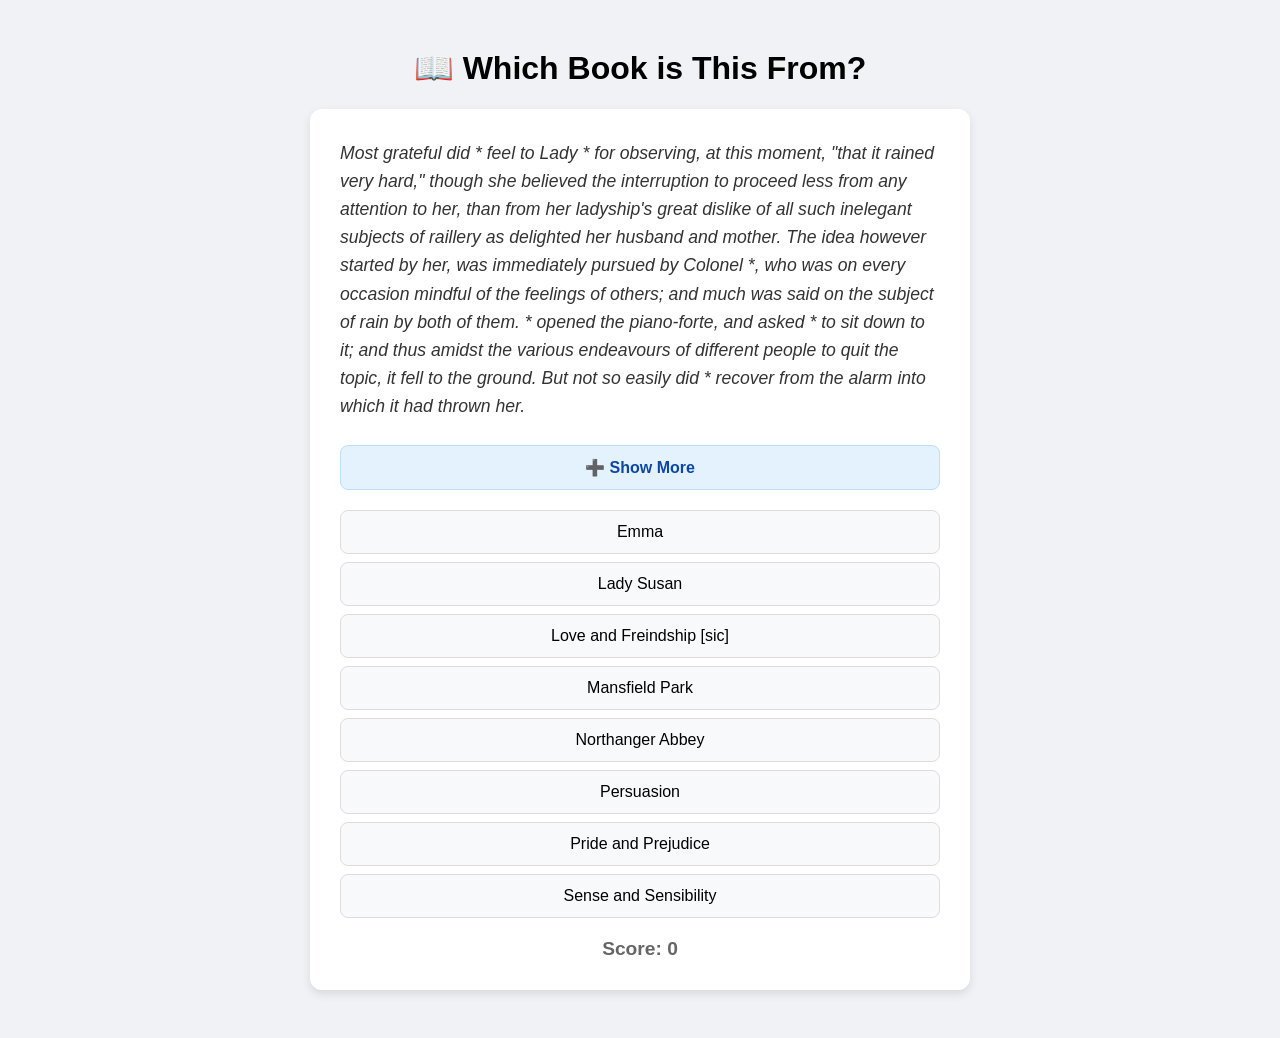
==== jagame/index.html @ d0bd520c "first commit" ====
<!DOCTYPE html> 
<html lang="de"> 
<head>     
    <meta charset="UTF-8">     
    <meta name="viewport" content="width=device-width, initial-scale=1.0">     
    <title>Jane Austen Quiz</title>     
    <!-- Eingebundenes CSS -->
    <link rel="stylesheet" href="style.css"> 
</head> 
<body>      
    <h1>📖 Which Book is This From?</h1>          
    <div class="card">         
        <!-- Hier werden die Absätze dynamisch eingefügt -->         
        <div class="zitat" id="zitat-text">Lade Quizfragen...</div>                  
         
        <!-- Button um mehr Kontext anzufordern -->         
        <button class="guess-btn hint-btn" id="hint-button" onclick="mehrAbsaetzeAnzeigen()">➕ Show More</button>                  
         
        <!-- Die Antwortmöglichkeiten -->         
        <div class="button-grid" id="antwort-buttons"></div>         
        <div class="score" id="score-text">Score: 0</div>     
    </div>      

    <!-- Eingebundenes JavaScript -->
    <script src="quiz.js"></script> 
</body> 
</html>
---- jagame/style.css ----
/* style.css */
body { 
    font-family: sans-serif; 
    background: #f0f2f5; 
    padding: 20px; 
    text-align: center; 
}
.card { 
    background: white; 
    max-width: 600px; 
    margin: 20px auto; 
    padding: 30px; 
    border-radius: 12px; 
    box-shadow: 0 4px 10px rgba(0,0,0,0.1); 
}
.zitat { 
    font-style: italic; 
    font-size: 1.1em; 
    color: #333; 
    line-height: 1.6; 
    margin-bottom: 25px; 
    text-align: left; 
    white-space: pre-line; 
    white-space: pre-wrap; 
}
.paragraph-block { 
    margin-bottom: 15px; 
}
         
/* Buttons für das Spiel */
button.guess-btn { 
    display: block; 
    width: 100%; 
    padding: 12px; 
    margin: 8px 0; 
    border: 1px solid #ddd; 
    border-radius: 8px; 
    background: #f8f9fa; 
    font-size: 1em; 
    cursor: pointer; 
    transition: 0.2s; 
}
button.guess-btn:hover { 
    background: #e9ecef; 
}
         
/* Spezieller Button für den Hinweis */
button.hint-btn { 
    background: #e3f2fd; 
    color: #0d47a1; 
    border: 1px solid #bbdefb; 
    font-weight: bold; 
    margin-bottom: 20px; 
}
button.hint-btn:hover { 
    background: #bbdefb; 
}
         
.score { 
    font-weight: bold; 
    margin-top: 20px; 
    color: #666; 
    font-size: 1.2em; 
}
.button-grid { 
    margin-top: 20px; 
}
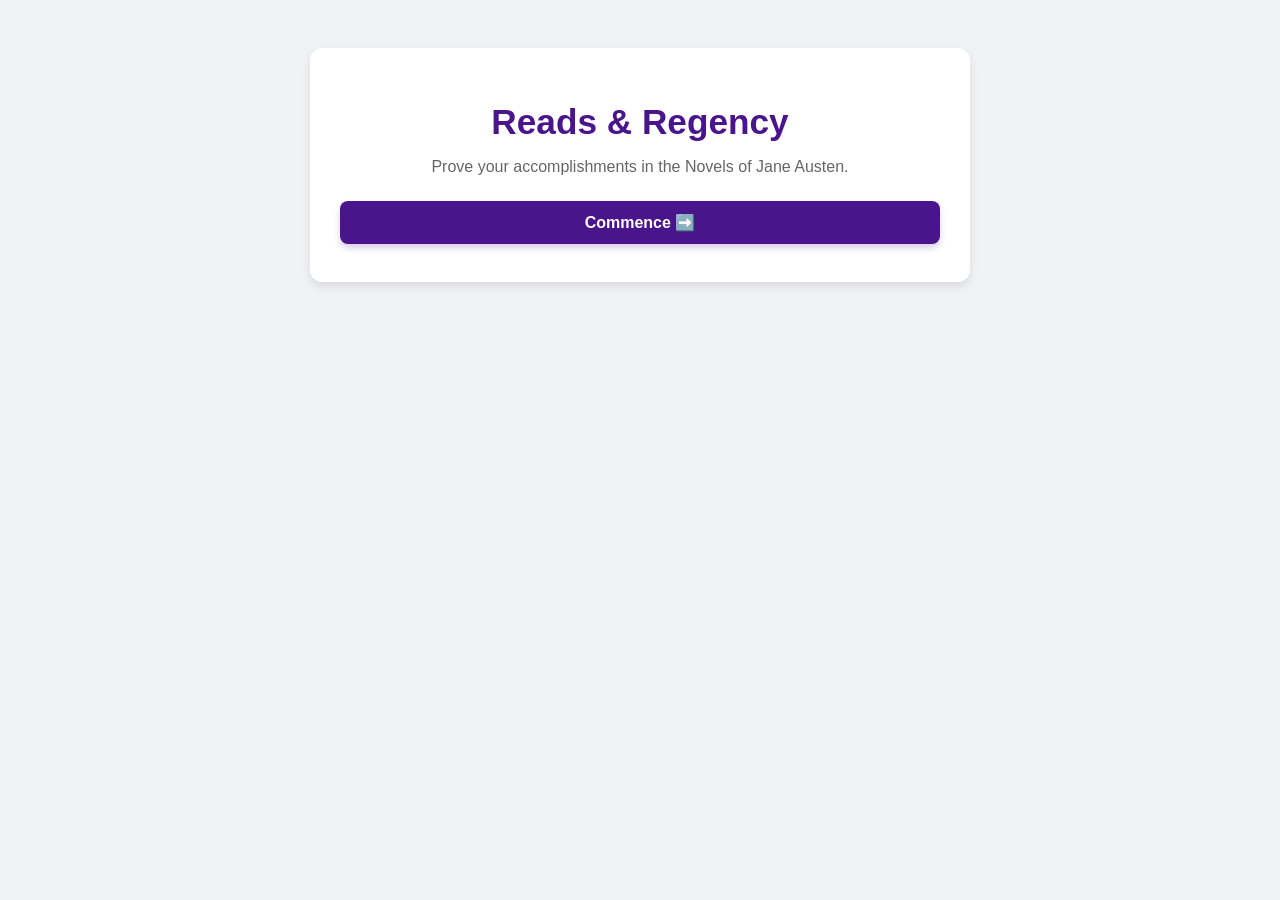
==== commit f1625c06: "Rounds + Evaluation Quotes" ====
--- a/jagame/index.html
+++ b/jagame/index.html
@@ -1,27 +1,51 @@
-<!DOCTYPE html> 
-<html lang="de"> 
-<head>     
-    <meta charset="UTF-8">     
-    <meta name="viewport" content="width=device-width, initial-scale=1.0">     
-    <title>Jane Austen Quiz</title>     
-    <!-- Eingebundenes CSS -->
-    <link rel="stylesheet" href="style.css"> 
-</head> 
-<body>      
-    <h1>📖 Which Book is This From?</h1>          
-    <div class="card">         
-        <!-- Hier werden die Absätze dynamisch eingefügt -->         
-        <div class="zitat" id="zitat-text">Lade Quizfragen...</div>                  
-         
-        <!-- Button um mehr Kontext anzufordern -->         
-        <button class="guess-btn hint-btn" id="hint-button" onclick="mehrAbsaetzeAnzeigen()">➕ Show More</button>                  
-         
-        <!-- Die Antwortmöglichkeiten -->         
-        <div class="button-grid" id="antwort-buttons"></div>         
-        <div class="score" id="score-text">Score: 0</div>     
-    </div>      
+<!DOCTYPE html>
+<html lang="en">
+<head>
+    <meta charset="UTF-8">
+    <meta name="viewport" content="width=device-width, initial-scale=1.0">
+    <title>Jane Austen Quiz</title> <!-- Bleibt gleich -->
+    <link rel="stylesheet" href="style.css">
+</head>
+<body>
 
-    <!-- Eingebundenes JavaScript -->
-    <script src="quiz.js"></script> 
-</body> 
+    <!-- 1. START MENU SCREEN -->
+    <div class="card" id="menu-screen">
+        <h1 class="menu-title">Reads & Regency</h1>
+        <p class="menu-subtitle"> Prove your accomplishments in the Novels of Jane Austen.</p>
+        
+        <button class="guess-btn next-btn" onclick="startRound()">Commence ➡️</button>
+    </div>
+
+    <!-- SEPARATE RESULT CARD BELOW THE MENU -->
+    <div class="card result-card" id="results-container" style="display: none;">
+        <h2 id="result-rating-title">Excellent</h2>
+        <div class="final-score" id="final-score-text">You got 0 out of 10 correct!</div>
+        <div class="quote-box">
+            <p id="result-rating-desc">"Quotation placeholder..."</p>
+        </div>
+    </div>
+
+    <!-- 2. QUIZ SCREEN -->
+    <div class="card" id="quiz-screen" style="display: none;">
+        <h2 class="quiz-title">📖 Where is this passage to be found?</h2>
+        <div class="progress" id="progress-text">Quotation: 1 of 10</div>
+
+        <!-- Paragraphs dynamically loaded here -->
+        <div class="zitat" id="zitat-text">Loading quiz questions...</div>
+                           
+        <!-- Button to request more context (Never locks!) -->
+        <button class="guess-btn hint-btn" id="hint-button" onclick="mehrAbsaetzeAnzeigen()">➕ Reveal More</button>
+                           
+        <!-- Answer choices -->
+        <div class="button-grid" id="antwort-buttons"></div>
+
+        <!-- Action Button (Always visible, disabled until answered) -->
+        <button class="guess-btn next-btn" id="next-button" onclick="aktionsButtonKlick()" disabled>Proceed ➡️</button>
+
+        <div class="score" id="score-text">Score: 0</div>
+    </div>
+
+    <script src="game_config.js"></script>
+    <script src="quiz.js"></script>
+</body>
 </html>
--- a/jagame/style.css
+++ b/jagame/style.css
@@ -1,11 +1,11 @@
-/* style.css */
 body { 
     font-family: sans-serif; 
-    background: #f0f2f5; 
+    background: #f0f2f5; /* Klassisches, neutrales Hellgrau */
     padding: 20px; 
     text-align: center; 
 }
 .card { 
+    position: relative;
     background: white; 
     max-width: 600px; 
     margin: 20px auto; 
@@ -13,6 +13,29 @@
     border-radius: 12px; 
     box-shadow: 0 4px 10px rgba(0,0,0,0.1); 
 }
+
+/* Typography Modifications */
+.menu-title {
+    font-size: 2.2em;
+    color: #4a148c;
+    margin-bottom: 5px;
+}
+.menu-subtitle {
+    font-size: 1em;
+    color: #666;
+    margin-bottom: 25px;
+}
+.quiz-title {
+    font-size: 1.3em; /* Etwas kleiner wie gewünscht */
+    color: #222;
+    margin-bottom: 5px;
+}
+.progress {
+    font-size: 0.85em; 
+    color: #777;
+    margin-bottom: 20px;
+}
+
 .zitat { 
     font-style: italic; 
     font-size: 1.1em; 
@@ -23,12 +46,10 @@
     white-space: pre-line; 
     white-space: pre-wrap; 
 }
-.paragraph-block { 
-    margin-bottom: 15px; 
-}
          
-/* Buttons für das Spiel */
+/* Base Button Styling */
 button.guess-btn { 
+    position: relative;
     display: block; 
     width: 100%; 
     padding: 12px; 
@@ -38,13 +59,17 @@
     background: #f8f9fa; 
     font-size: 1em; 
     cursor: pointer; 
-    transition: 0.2s; 
+    transition: background 0.2s, border-color 0.2s; 
 }
-button.guess-btn:hover { 
+button.guess-btn:hover:not(:disabled) { 
     background: #e9ecef; 
 }
+button.guess-btn:disabled {
+    cursor: default;
+    color: #888;
+}
          
-/* Spezieller Button für den Hinweis */
+/* Hint Button */
 button.hint-btn { 
     background: #e3f2fd; 
     color: #0d47a1; 
@@ -52,10 +77,91 @@
     font-weight: bold; 
     margin-bottom: 20px; 
 }
-button.hint-btn:hover { 
+button.hint-btn:hover:not(:disabled) { 
     background: #bbdefb; 
 }
+
+/* Base Correct / Wrong Feedback Styles */
+button.guess-btn.correct, button.guess-btn.correct:disabled {
+    background-color: #4caf50 !important;
+    color: white !important;
+    border-color: #388e3c !important;
+    font-weight: bold;
+}
+button.guess-btn.wrong, button.guess-btn.wrong:disabled {
+    background-color: #f44336 !important;
+    color: white !important;
+    border-color: #d32f2f !important;
+}
+button.guess-btn.reveal-correct, button.guess-btn.reveal-correct:disabled {
+    background-color: #e8f5e9 !important;
+    color: #2e7d32 !important;
+    border: 2px dashed #4caf50 !important;
+    font-weight: bold;
+}
+
+/* Next / Action Navigation Buttons */
+button.next-btn {
+    background: #4a148c;
+    color: white;
+    border: none;
+    font-weight: bold;
+    margin-top: 25px;
+    box-shadow: 0 4px 6px rgba(74, 20, 140, 0.2);
+}
+button.next-btn:hover:not(:disabled) {
+    background: #6a1b9a;
+}
+/* Outgrayed state for action button */
+button.next-btn:disabled {
+    background: #e0e0e0 !important;
+    color: #a0a0a0 !important;
+    box-shadow: none !important;
+    cursor: not-allowed;
+}
          
+/* NEW SEPARATE RESULT CARD STYLING */
+.result-card {
+    margin-top: 25px !important; /* Abstand zur Startmenü-Karte */
+    border: 1px solid #ddd;
+    background: #ffffff;
+}
+
+/* 1. Bewertungsüberschrift deutlich prominenter */
+#result-rating-title {
+    font-size: 2em; 
+    color: #4a148c;
+    margin: 0 0 10px 0;
+    font-weight: bold;
+    letter-spacing: -0.5px;
+}
+
+/* 2. Punktzahl deutlich dezenter und kleiner */
+.final-score {
+    font-size: 0.95em;
+    color: #666;
+    font-weight: normal;
+    margin-bottom: 25px;
+}
+
+/* 3. Bewertungsquote (Zitat) */
+.quote-box {
+    background: #fdf8ff; /* Ganz dezente lila Tönung für den Fokus */
+    padding: 20px;
+    border-radius: 4px;
+    text-align: center; /* 🎯 Text wird hier zentriert */
+}
+
+.quote-box p {
+    font-style: italic;
+    font-size: 1.25em; /* Größere, lesbarere Schrift für das Zitat */
+    line-height: 1.6;
+    color: #222;
+    margin: 0;
+    display: inline-block; /* Sorgt für saubere Zentrierung bei mehrzeiligem Text */
+}
+
+
 .score { 
     font-weight: bold; 
     margin-top: 20px; 
@@ -65,3 +171,20 @@
 .button-grid { 
     margin-top: 20px; 
 }
+
+/* Particles Framework */
+.particle {
+    position: absolute;
+    width: 14px;
+    height: 14px;
+    border-radius: 50%;
+    pointer-events: none;
+    transform: translate(-50%, -50%) scale(1); 
+    animation: explode 1.5s cubic-bezier(0.1, 0.8, 0.3, 1) forwards; 
+    will-change: transform;
+}
+@keyframes explode {
+    0% { transform: translate(-50%, -50%); opacity: 1; }
+    50% { opacity: 0.8; }
+    100% { transform: translate(calc(-50% + var(--x)), calc(-50% + var(--y))) scale(0.2); opacity: 0; }
+}
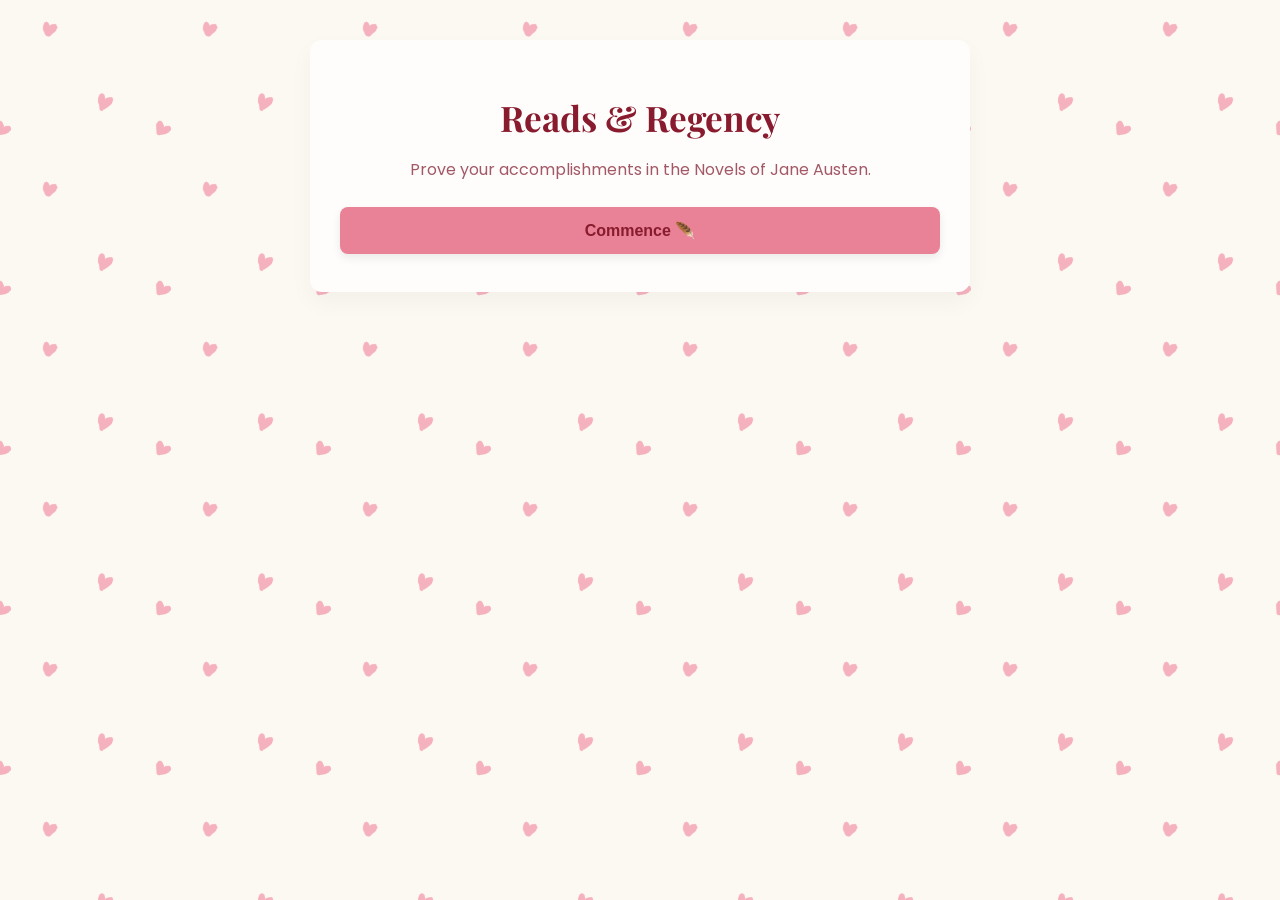
==== commit deb61866: "Color Palettes" ====
--- a/jagame/index.html
+++ b/jagame/index.html
@@ -7,17 +7,27 @@
     <link rel="stylesheet" href="style.css">
 </head>
 <body>
+    <div class="mask-preload" aria-hidden="true">
+        <img src="img/background_layer1.png" alt="">
+        <img src="img/background_layer2.png" alt="">
+        <img src="img/background_layer3.png" alt="">
+    </div>
+
+    <!-- Parallax Background Layers -->
+    <div class="parallax-bg layer-3"></div>
+    <div class="parallax-bg layer-2"></div>
+    <div class="parallax-bg layer-1"></div>
 
     <!-- 1. START MENU SCREEN -->
     <div class="card" id="menu-screen">
         <h1 class="menu-title">Reads & Regency</h1>
         <p class="menu-subtitle"> Prove your accomplishments in the Novels of Jane Austen.</p>
         
-        <button class="guess-btn next-btn" onclick="startRound()">Commence ➡️</button>
+        <button class="quiz-button action-button" id="start-button">Commence 🪶</button>
     </div>
 
     <!-- SEPARATE RESULT CARD BELOW THE MENU -->
-    <div class="card result-card" id="results-container" style="display: none;">
+    <div class="card result-card" id="results-container" hidden>
         <h2 id="result-rating-title">Excellent</h2>
         <div class="final-score" id="final-score-text">You got 0 out of 10 correct!</div>
         <div class="quote-box">
@@ -26,7 +36,7 @@
     </div>
 
     <!-- 2. QUIZ SCREEN -->
-    <div class="card" id="quiz-screen" style="display: none;">
+    <div class="card" id="quiz-screen" hidden>
         <h2 class="quiz-title">📖 Where is this passage to be found?</h2>
         <div class="progress" id="progress-text">Quotation: 1 of 10</div>
 
@@ -34,13 +44,13 @@
         <div class="zitat" id="zitat-text">Loading quiz questions...</div>
                            
         <!-- Button to request more context (Never locks!) -->
-        <button class="guess-btn hint-btn" id="hint-button" onclick="mehrAbsaetzeAnzeigen()">➕ Reveal More</button>
+        <button class="quiz-button hint-button" id="hint-button">📜 Reveal More</button>
                            
         <!-- Answer choices -->
         <div class="button-grid" id="antwort-buttons"></div>
 
         <!-- Action Button (Always visible, disabled until answered) -->
-        <button class="guess-btn next-btn" id="next-button" onclick="aktionsButtonKlick()" disabled>Proceed ➡️</button>
+        <button class="quiz-button action-button" id="next-button" disabled>Proceed 🪶</button>
 
         <div class="score" id="score-text">Score: 0</div>
     </div>
--- a/jagame/style.css
+++ b/jagame/style.css
@@ -1,178 +1,326 @@
+@import url('https://fonts.googleapis.com/css2?family=Playfair+Display:ital,wght@0,400;0,700;1,400&family=Poppins:wght@400;500;700&display=swap');
+
+/* Default Fallback CSS Variablen - werden per JS überschrieben */
+:root {
+    --bg-layer-dir: "img";
+    --bg-base: #f0f2f5;
+    --bg-layer1: #4a148c;
+    --bg-layer2: #6a1b9a;
+    --bg-layer3: #8e24aa;
+    --card-bg: #ffffff;
+    --text-main: #4a148c;
+    --text-sub: #666666;
+    --button-3-bg: #f8f9fa;
+    --button-2-bg: #edf0f2;
+    --button-1-bg: #e9ecef;
+    --quote-box-bg: #fdf8ff;
+    --feedback-correct-bg: #b9e8c8;
+    --feedback-correct-text: #205b3d;
+    --feedback-wrong-bg: #f3b8b8;
+    --feedback-wrong-text: #762f37;
+}
+
+[hidden] {
+    display: none !important;
+}
+
 body { 
-    font-family: sans-serif; 
-    background: #f0f2f5; /* Klassisches, neutrales Hellgrau */
+    position: relative;
+    font-family: 'Poppins', sans-serif; 
+    background-color: var(--bg-base); /* Basis-Hintergrundfarbe ganz unten */
     padding: 20px; 
     text-align: center; 
-}
+    margin: 0;
+}
+
+.mask-preload {
+    position: absolute;
+    width: 0;
+    height: 0;
+    overflow: hidden;
+    opacity: 0;
+    pointer-events: none;
+}
+
+.mask-preload img {
+    width: 1px;
+    height: 1px;
+    position: absolute;
+    left: -9999px;
+}
+
+.parallax-bg {
+  position: fixed;
+  inset: -10%;
+  pointer-events: none;
+  contain: strict;
+  will-change: transform;
+  transform: translate3d(0, 0, 0);
+  backface-visibility: hidden;
+  -webkit-backface-visibility: hidden;
+  opacity: 0;
+  transition: opacity 0.35s ease;
+}
+
+.parallax-bg.ready {
+  opacity: 1;
+}
+
+.layer-3 {
+  z-index: -3;
+  background-color: var(--bg-layer3);
+  mask-image: url("img/background_layer3.png");
+  mask-repeat: repeat;
+  mask-size: 192px 192px;
+  mask-position: 0 0;
+  /* animation: drift3 50s linear infinite; */
+}
+
+.layer-2 {
+  z-index: -2;
+  background-color: var(--bg-layer2);
+  mask-image: url("img/background_layer2.png");
+  mask-repeat: repeat;
+  mask-size: 256px 256px;
+  mask-position: 0 0;
+  /* animation: drift2 25s linear infinite; */
+}
+
+.layer-1 {
+  z-index: -1;
+  background-color: var(--bg-layer1);
+  mask-image: url("img/background_layer1.png");
+  mask-repeat: repeat;
+  mask-size: 160px 160px;
+  mask-position: 0 0;
+  /* animation: drift1 10s linear infinite; */
+}
+
+/*
+@keyframes drift1 {
+  from { mask-position: 0 0; }
+  to   { mask-position: 256px 256px; }
+}
+
+@keyframes drift2 {
+  from { mask-position: 0 0; }
+  to   { mask-position: 256px 256px; }
+}
+
+@keyframes drift3 {
+  from { mask-position: 0 0; }
+  to   { mask-position: 256px 256px; }
+}
+
+@media (prefers-reduced-motion: reduce) {
+    .parallax-bg {
+        animation: none !important;
+    }
+}
+*/
+
+/* --- INTERFACE CARDS --- */
 .card { 
     position: relative;
-    background: white; 
+    z-index: 1;
+    /* 🎨 NEU: Karte nutzt jetzt die Card-Farbe der Palette, die oft ein sanftes Off-White ist */
+    background: var(--card-bg); 
     max-width: 600px; 
     margin: 20px auto; 
     padding: 30px; 
     border-radius: 12px; 
-    box-shadow: 0 4px 10px rgba(0,0,0,0.1); 
-}
-
-/* Typography Modifications */
+    border: none; /* Keine harten Außenränder mehr */
+    box-shadow: 0 10px 25px rgba(0,0,0,0.04); 
+    transition: background 0.3s ease; 
+}
+
+/* --- TYPOGRAPHY --- */
 .menu-title {
+    font-family: 'Playfair Display', serif;
     font-size: 2.2em;
-    color: #4a148c;
+    color: var(--text-main); 
     margin-bottom: 5px;
 }
 .menu-subtitle {
     font-size: 1em;
-    color: #666;
+    color: var(--text-sub); 
     margin-bottom: 25px;
 }
 .quiz-title {
-    font-size: 1.3em; /* Etwas kleiner wie gewünscht */
-    color: #222;
+    font-family: 'Playfair Display', serif;
+    font-size: 1.3em; 
+    color: var(--text-main);
     margin-bottom: 5px;
 }
 .progress {
     font-size: 0.85em; 
-    color: #777;
+    color: var(--text-sub);
     margin-bottom: 20px;
 }
-
 .zitat { 
+    font-family: Georgia, 'Times New Roman', serif;
     font-style: italic; 
     font-size: 1.1em; 
-    color: #333; 
+    color: var(--text-main); 
     line-height: 1.6; 
     margin-bottom: 25px; 
     text-align: left; 
-    white-space: pre-line; 
     white-space: pre-wrap; 
 }
          
-/* Base Button Styling */
-button.guess-btn { 
+/* --- BUTTONS --- */
+button.quiz-button { 
     position: relative;
     display: block; 
     width: 100%; 
-    padding: 12px; 
+    padding: 14px; 
     margin: 8px 0; 
-    border: 1px solid #ddd; 
+    border: none; 
     border-radius: 8px; 
-    background: #f8f9fa; 
+    background: var(--button-3-bg);
     font-size: 1em; 
+    font-weight: 500;
+    color: var(--text-main); 
     cursor: pointer; 
-    transition: background 0.2s, border-color 0.2s; 
-}
-button.guess-btn:hover:not(:disabled) { 
-    background: #e9ecef; 
-}
-button.guess-btn:disabled {
+    transition: transform 0.1s ease; 
+}
+
+/* 🎯 REPARIERT: Der Hover-Effekt nutzt jetzt einen sanften Abdunklungs-Layer anstelle der fehlerhaften rgba-Formel */
+button.quiz-button:hover:not(:disabled)::after {
+    content: "";
+    position: absolute;
+    top: 0; left: 0; width: 100%; height: 100%;
+    border-radius: 8px;
+    background: var(--text-main); /* Nutzt die Hauptfarbe zum dezenten Abdunkeln */
+    opacity: 0.08; /* Nur ein hauchzarter Schleier */
+    mix-blend-mode: multiply; /* Verspricht satten Pastell-Fokus ohne Grauschleier */
+    pointer-events: none;
+}
+
+button.quiz-button:hover:not(:disabled) { 
+    transform: translateY(-1px); 
+}
+button.quiz-button:active:not(:disabled) {
+    transform: translateY(0);
+}
+button.quiz-button:disabled {
     cursor: default;
-    color: #888;
+    color: var(--text-sub);
+    opacity: 0.6; 
 }
          
-/* Hint Button */
-button.hint-btn { 
-    background: #e3f2fd; 
-    color: #0d47a1; 
-    border: 1px solid #bbdefb; 
+/* 📜 Show More Button */
+button.hint-button { 
+    position: relative;
+    background: var(--button-2-bg);
+    color: var(--text-main); 
+    border: none; 
     font-weight: bold; 
     margin-bottom: 20px; 
-}
-button.hint-btn:hover:not(:disabled) { 
-    background: #bbdefb; 
-}
-
-/* Base Correct / Wrong Feedback Styles */
-button.guess-btn.correct, button.guess-btn.correct:disabled {
-    background-color: #4caf50 !important;
-    color: white !important;
-    border-color: #388e3c !important;
-    font-weight: bold;
-}
-button.guess-btn.wrong, button.guess-btn.wrong:disabled {
-    background-color: #f44336 !important;
-    color: white !important;
-    border-color: #d32f2f !important;
-}
-button.guess-btn.reveal-correct, button.guess-btn.reveal-correct:disabled {
-    background-color: #e8f5e9 !important;
-    color: #2e7d32 !important;
-    border: 2px dashed #4caf50 !important;
-    font-weight: bold;
-}
-
-/* Next / Action Navigation Buttons */
-button.next-btn {
-    background: #4a148c;
-    color: white;
+    opacity: 0.9;
+    box-shadow: inset 0 0 0 1px rgba(255,255,255,0.18);
+}
+
+
+
+
+/* --- FEEDBACK STATES (Pastel Green & Red) --- */
+button.quiz-button.correct, button.quiz-button.correct:disabled {
+    background-color: var(--feedback-correct-bg) !important; 
+    color: var(--feedback-correct-text) !important;
+    border: none !important;
+    font-weight: bold;
+    opacity: 1 !important;
+}
+button.quiz-button.correct::after, button.quiz-button.wrong::after {
+    display: none !important; /* Deaktiviert den Abdunklungs-Layer im Feedback-Modus */
+}
+button.quiz-button.wrong, button.quiz-button.wrong:disabled {
+    background-color: var(--feedback-wrong-bg) !important; 
+    color: var(--feedback-wrong-text) !important;
+    border: none !important;
+    font-weight: bold;
+    opacity: 1 !important;
+}
+button.quiz-button.reveal-correct, button.quiz-button.reveal-correct:disabled {
+    background-color: var(--feedback-correct-bg) !important; 
+    color: var(--feedback-correct-text) !important;
+    border: 2px dashed var(--feedback-correct-text) !important; 
+    font-weight: bold;
+    opacity: 1 !important;
+}
+button.quiz-button.reveal-correct::after {
+    display: none !important;
+}
+
+/* 🪶 Next Quote / Proceed Button */
+button.action-button {
+    background: var(--button-1-bg);
+    color: var(--text-main);
     border: none;
     font-weight: bold;
     margin-top: 25px;
-    box-shadow: 0 4px 6px rgba(74, 20, 140, 0.2);
-}
-button.next-btn:hover:not(:disabled) {
-    background: #6a1b9a;
-}
-/* Outgrayed state for action button */
-button.next-btn:disabled {
-    background: #e0e0e0 !important;
-    color: #a0a0a0 !important;
+    box-shadow: 0 4px 10px rgba(0,0,0,0.08);
+    opacity: 1;
+}
+button.action-button:hover:not(:disabled) {
+    box-shadow: 0 4px 10px rgba(0,0,0,0.14);
+}
+/* 🎨 REPARIERT: Inaktiver Zustand bricht farblich nicht aus, sondern nutzt die Hauptfarbe dezent gedimmt */
+button.action-button:disabled {
+    background: var(--button-3-bg);
+    color: var(--text-sub);
+    opacity: 0.55;
     box-shadow: none !important;
     cursor: not-allowed;
 }
+
+
          
-/* NEW SEPARATE RESULT CARD STYLING */
+/* --- SEPARATE RESULT CARD --- */
 .result-card {
-    margin-top: 25px !important; /* Abstand zur Startmenü-Karte */
-    border: 1px solid #ddd;
-    background: #ffffff;
-}
-
-/* 1. Bewertungsüberschrift deutlich prominenter */
+    margin-top: 25px !important; 
+    border: none;
+}
 #result-rating-title {
+    font-family: 'Playfair Display', serif;
     font-size: 2em; 
-    color: #4a148c;
+    color: var(--text-main);
     margin: 0 0 10px 0;
     font-weight: bold;
-    letter-spacing: -0.5px;
-}
-
-/* 2. Punktzahl deutlich dezenter und kleiner */
+}
 .final-score {
     font-size: 0.95em;
-    color: #666;
-    font-weight: normal;
+    color: var(--text-sub);
     margin-bottom: 25px;
 }
-
-/* 3. Bewertungsquote (Zitat) */
 .quote-box {
-    background: #fdf8ff; /* Ganz dezente lila Tönung für den Fokus */
+    background: var(--quote-box-bg); 
     padding: 20px;
     border-radius: 4px;
-    text-align: center; /* 🎯 Text wird hier zentriert */
-}
-
+    text-align: center;
+}
 .quote-box p {
+    font-family: Georgia, 'Times New Roman', serif;
     font-style: italic;
-    font-size: 1.25em; /* Größere, lesbarere Schrift für das Zitat */
+    font-size: 1.25em; 
     line-height: 1.6;
-    color: #222;
+    color: var(--text-main);
     margin: 0;
-    display: inline-block; /* Sorgt für saubere Zentrierung bei mehrzeiligem Text */
-}
-
+    display: inline-block;
+}
 
 .score { 
     font-weight: bold; 
     margin-top: 20px; 
-    color: #666; 
+    color: var(--text-sub); 
     font-size: 1.2em; 
 }
 .button-grid { 
     margin-top: 20px; 
 }
 
-/* Particles Framework */
+/* --- PARTICLES --- */
 .particle {
     position: absolute;
     width: 14px;
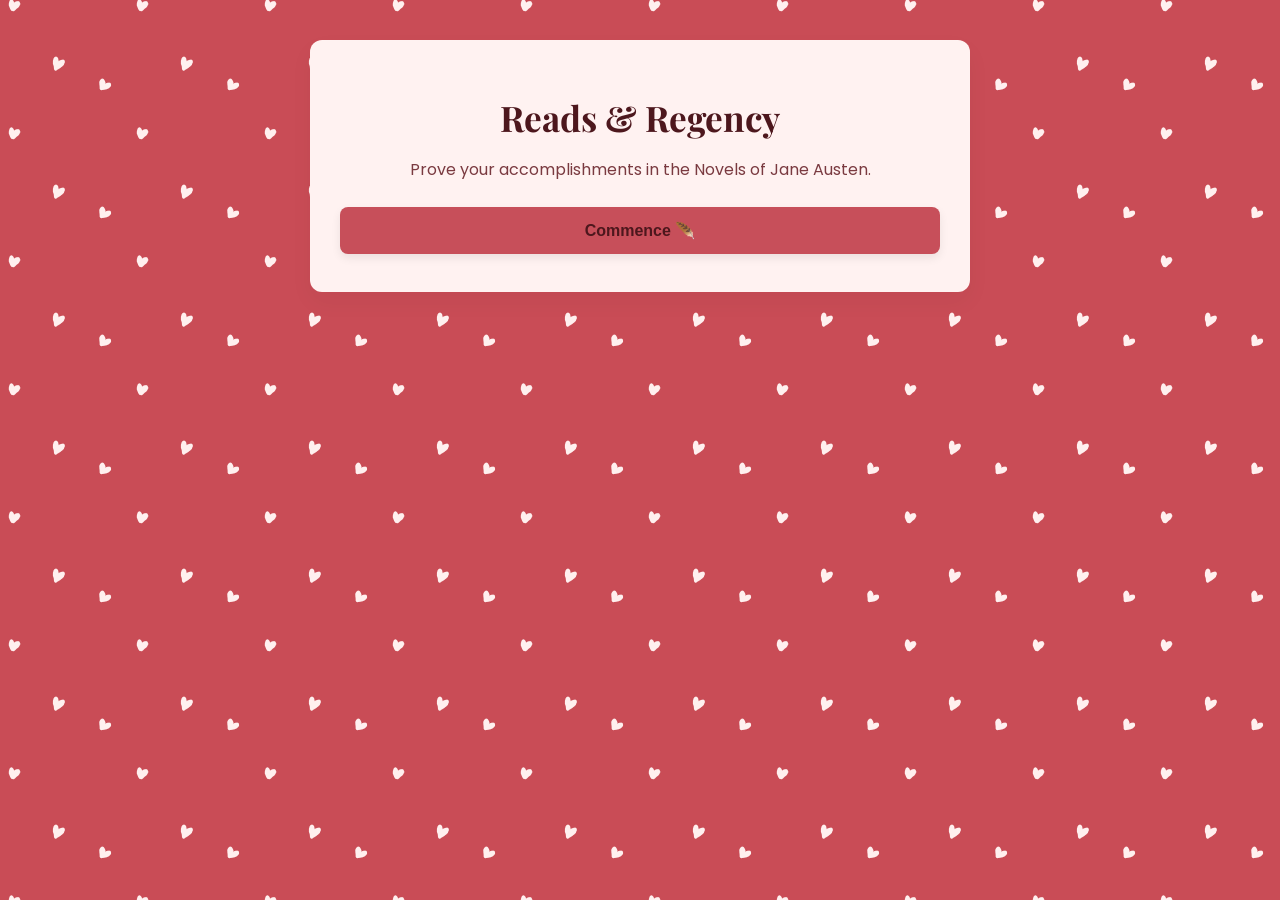
==== commit ebf7d412: "Jane Austen Portrait" ====
--- a/jagame/index.html
+++ b/jagame/index.html
@@ -30,6 +30,7 @@
     <div class="card result-card" id="results-container" hidden>
         <h2 id="result-rating-title">Excellent</h2>
         <div class="final-score" id="final-score-text">You got 0 out of 10 correct!</div>
+        <div class="result-svg-graphic"></div>
         <div class="quote-box">
             <p id="result-rating-desc">"Quotation placeholder..."</p>
         </div>
--- a/jagame/style.css
+++ b/jagame/style.css
@@ -18,6 +18,7 @@
     --feedback-correct-text: #205b3d;
     --feedback-wrong-bg: #f3b8b8;
     --feedback-wrong-text: #762f37;
+    /*color-scheme: only light;*/
 }
 
 [hidden] {
@@ -91,7 +92,7 @@
   background-color: var(--bg-layer1);
   mask-image: url("img/background_layer1.png");
   mask-repeat: repeat;
-  mask-size: 160px 160px;
+  mask-size: 10vw auto;
   mask-position: 0 0;
   /* animation: drift1 10s linear infinite; */
 }
@@ -320,6 +321,32 @@
     margin-top: 20px; 
 }
 
+/* 🎨 DYNAMISCHE SVG-GRAFIK FÜR DIE RESULT-CARD */
+.result-svg-graphic {
+    /* Nimmt dynamisch % der Breite deiner .card ein */
+    width: 50%;            
+    /* 📐 Garantiert ein perfektes, quadratisches Seitenverhältnis */
+    aspect-ratio: 1 / 1;   
+    /* 🛑 Deckelt die Größe auf Desktop-Bildschirmen, damit es nicht zu wuchtig wird */
+    /*max-width: 140px;      */
+    /* min-width: 80px;       Mindestgröße auf sehr kleinen Handys */
+    margin: 0 auto 20px auto; /* Zentriert die Grafik und gibt Abstand nach unten */
+    
+    /* 🎯 DIE LÖSUNG: Holt sich die dynamische Farbe des ersten Layers */
+    background-color: var(--button-1-bg); 
+    
+    /* Nutzt dein SVG als Schablone zum Ausschneiden */
+    -webkit-mask-image: url('img/JaneAustenSilhouette.svg'); /* Pfad zu deiner SVG-Datei eintragen */
+    mask-image: url('img/JaneAustenSilhouette.svg');
+    
+    -webkit-mask-repeat: no-repeat;
+    mask-repeat: no-repeat;
+    -webkit-mask-position: center;
+    mask-position: center;
+    -webkit-mask-size: contain;
+    mask-size: contain;
+}
+
 /* --- PARTICLES --- */
 .particle {
     position: absolute;
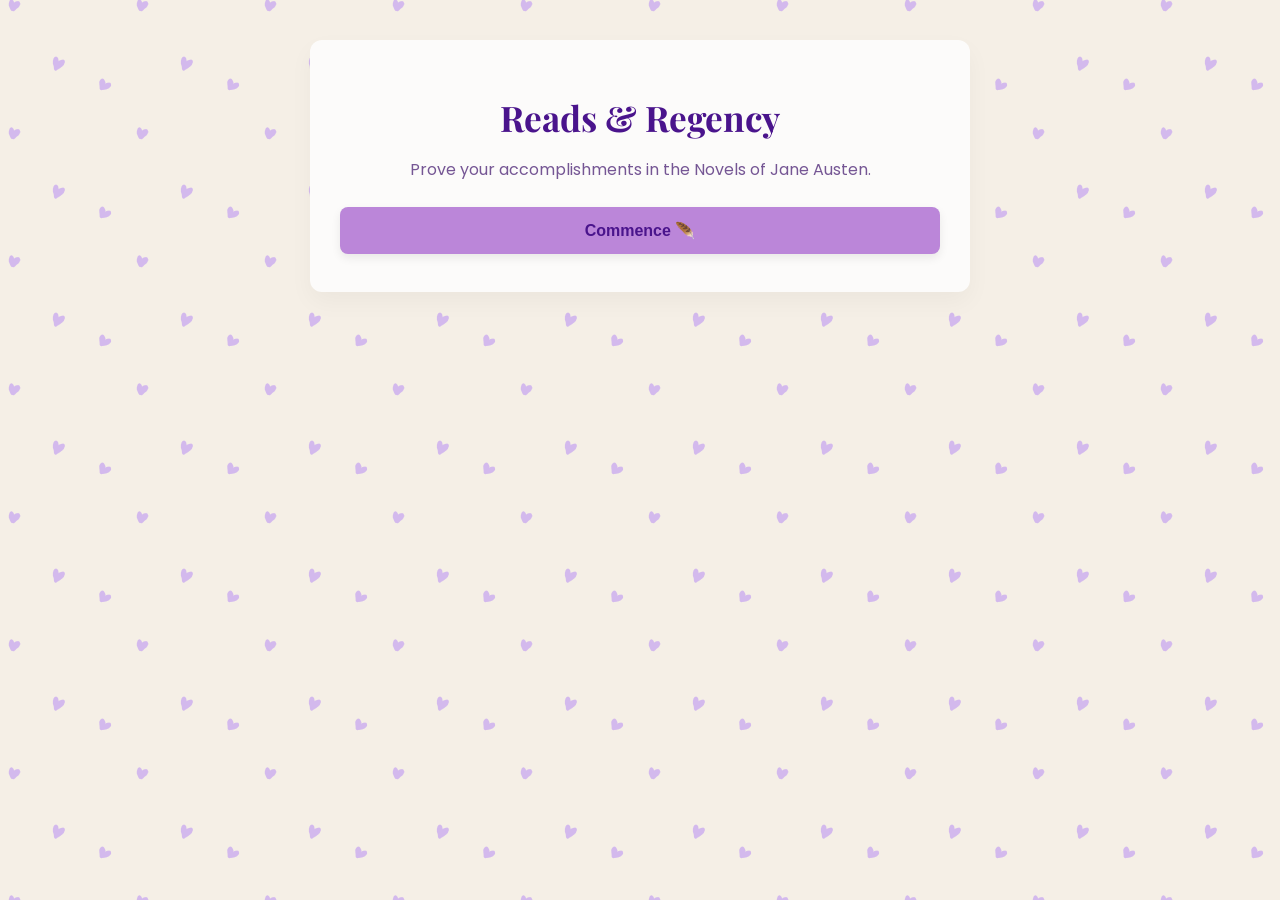
==== commit e13ebd0d: "Emojis buecherPool can remove books now" ====
--- a/jagame/index.html
+++ b/jagame/index.html
@@ -38,7 +38,7 @@
 
     <!-- 2. QUIZ SCREEN -->
     <div class="card" id="quiz-screen" hidden>
-        <h2 class="quiz-title">📖 Where is this passage to be found?</h2>
+        <h2 class="quiz-title">📖 Where is this passage to be found? 📖</h2>
         <div class="progress" id="progress-text">Quotation: 1 of 10</div>
 
         <!-- Paragraphs dynamically loaded here -->
--- a/jagame/style.css
+++ b/jagame/style.css
@@ -70,9 +70,13 @@
 .layer-3 {
   z-index: -3;
   background-color: var(--bg-layer3);
+  -webkit-mask-image: url("img/background_layer3.png");
   mask-image: url("img/background_layer3.png");
+  -webkit-mask-repeat: repeat;
   mask-repeat: repeat;
-  mask-size: 192px 192px;
+  -webkit-mask-size: min(max(6rem, min(12vw, 12rem)), 192px) auto;
+  mask-size: min(max(6rem, min(12vw, 12rem)), 192px) auto;
+  -webkit-mask-position: 0 0;
   mask-position: 0 0;
   /* animation: drift3 50s linear infinite; */
 }
@@ -80,9 +84,13 @@
 .layer-2 {
   z-index: -2;
   background-color: var(--bg-layer2);
+  -webkit-mask-image: url("img/background_layer2.png");
   mask-image: url("img/background_layer2.png");
+  -webkit-mask-repeat: repeat;
   mask-repeat: repeat;
-  mask-size: 256px 256px;
+  -webkit-mask-size: min(max(8rem, min(16vw, 16rem)), 256px) auto;
+  mask-size: min(max(8rem, min(16vw, 16rem)), 256px) auto;
+  -webkit-mask-position: 0 0;
   mask-position: 0 0;
   /* animation: drift2 25s linear infinite; */
 }
@@ -90,9 +98,13 @@
 .layer-1 {
   z-index: -1;
   background-color: var(--bg-layer1);
+  -webkit-mask-image: url("img/background_layer1.png");
   mask-image: url("img/background_layer1.png");
+  -webkit-mask-repeat: repeat;
   mask-repeat: repeat;
-  mask-size: 10vw auto;
+  -webkit-mask-size: min(max(5rem, min(10vw, 10rem)), 160px) auto;
+  mask-size: min(max(5rem, min(10vw, 10rem)), 160px) auto;
+  -webkit-mask-position: 0 0;
   mask-position: 0 0;
   /* animation: drift1 10s linear infinite; */
 }
